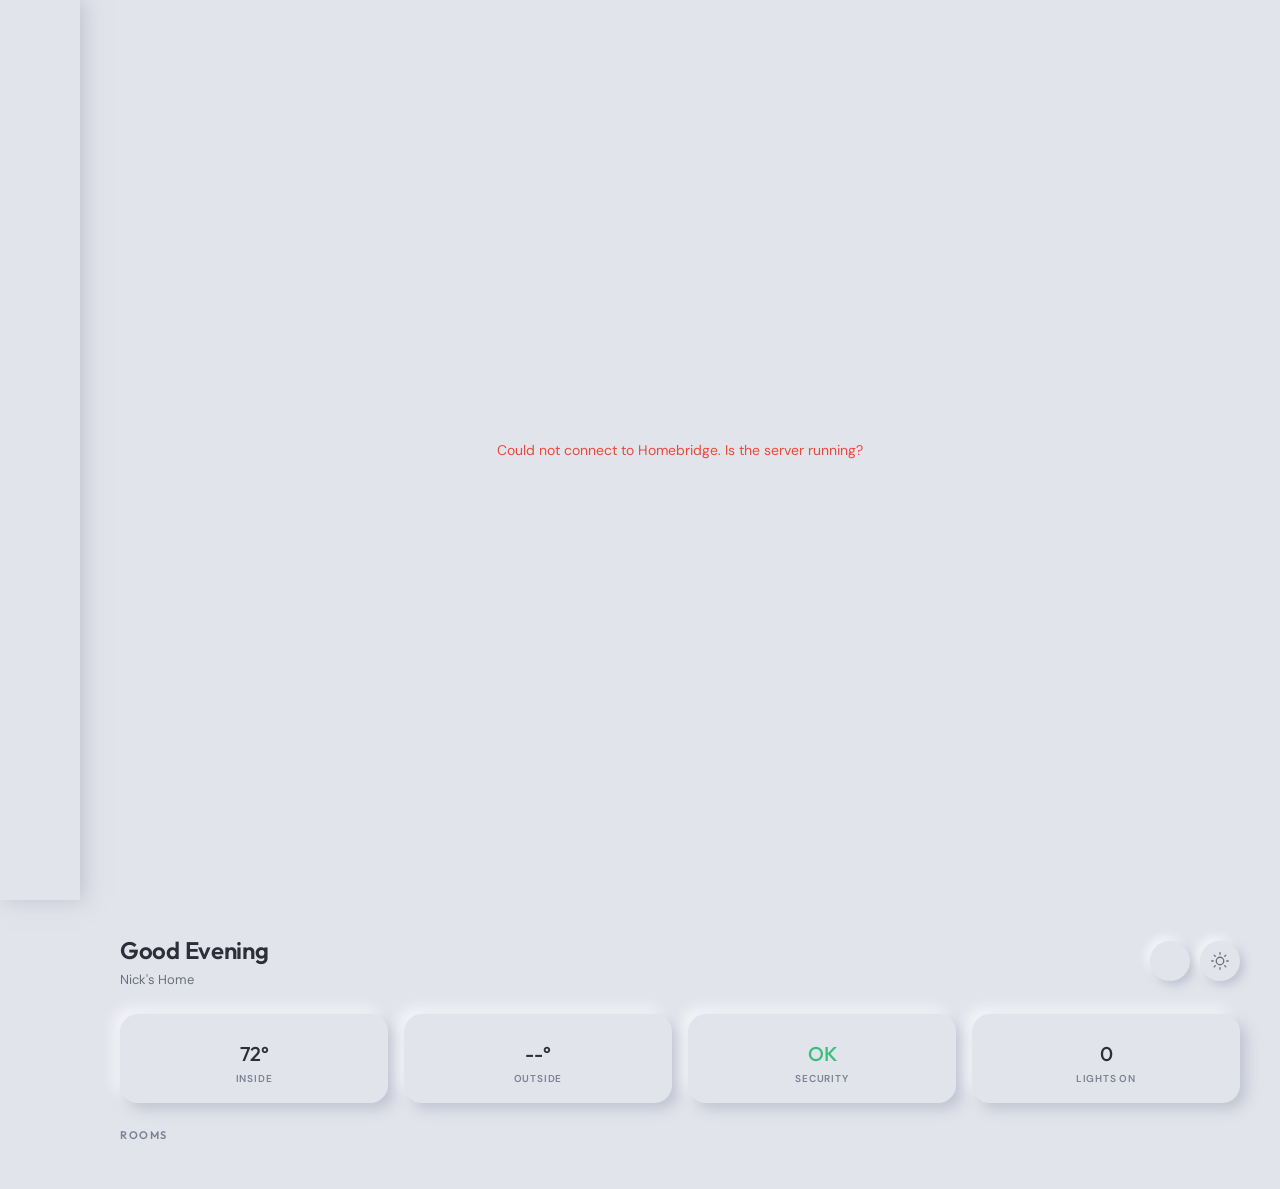
==== public/index.html @ 7d84ed8d "Migrate to Smartmorphic design system Drops the previous three-CSS-file approach (base/layout/compon" ====
<!DOCTYPE html>
<html lang="en">
<head>
<meta charset="UTF-8">
<meta name="viewport" content="width=device-width, initial-scale=1.0, user-scalable=no">
<title>Casa Control</title>
<link rel="stylesheet" href="css/smartmorphic.css">
<link rel="stylesheet" href="css/casa-extras.css">
</head>
<body>

<div class="app" id="app">

  <!-- Loading state -->
  <div id="loadingState" style="display:flex;flex-direction:column;align-items:center;justify-content:center;min-height:100vh;gap:16px;color:var(--text-muted)">
    <div class="icon-well lg" id="loadingIcon"></div>
    <div style="font-family:var(--font-display);font-size:16px">Connecting to Homebridge...</div>
  </div>

  <!-- Error state -->
  <div id="errorState" style="display:none;flex-direction:column;align-items:center;justify-content:center;min-height:100vh;gap:16px;color:var(--danger);padding:40px;text-align:center">
    <div class="icon-well lg" id="errorIcon" style="color:var(--danger)"></div>
    <div style="font-family:var(--font-display);font-size:16px"></div>
  </div>

  <!-- ── Home View ── -->
  <div class="view active" id="homeView">
    <div class="home-header">
      <div class="greeting">
        <h1 id="greetingText">Good Evening</h1>
        <div class="sub">Nick's Home</div>
      </div>
      <div style="display:flex;gap:10px">
        <div class="header-btn neu-btn" onclick="Rooms.toggleEditMode()" id="editBtn"></div>
        <div class="header-btn neu-btn" onclick="UI.toggleTheme()" data-theme-icon></div>
      </div>
    </div>

    <div class="stagger">
      <!-- Status row -->
      <div class="status-row">
        <div class="status-card neu-raised">
          <div class="status-icon" id="ico-t"></div>
          <div class="status-value">72°</div>
          <div class="status-label">Inside</div>
        </div>
        <div class="status-card neu-raised">
          <div class="status-icon" id="ico-out"></div>
          <div class="status-value" id="outsideTemp">--°</div>
          <div class="status-label" id="outsideLabel">Outside</div>
        </div>
        <div class="status-card neu-raised">
          <div class="status-icon" id="ico-s"></div>
          <div class="status-value" style="color:var(--success)">OK</div>
          <div class="status-label">Security</div>
        </div>
        <div class="status-card neu-raised">
          <div class="status-icon" id="ico-l"></div>
          <div class="status-value" id="activeLightCount">0</div>
          <div class="status-label">Lights On</div>
        </div>
      </div>

      <!-- Low battery banner -->
      <div id="lowBatterySection" style="display:none"></div>

      <!-- Favorites -->
      <div id="favSection" style="display:none"></div>

      <!-- Rooms -->
      <div class="section-label">Rooms</div>
      <div class="room-grid" id="roomGrid"></div>
    </div>
  </div>

  <!-- ── Room View ── -->
  <div class="view" id="roomView">
    <div class="room-header">
      <div class="back-btn neu-btn" onclick="App.goBack()" id="backBtn">
        <!-- chevLeft injected by app.js -->
      </div>
      <div class="room-title-block">
        <h1 id="rvTitle"></h1>
        <div class="sub" id="rvSub"></div>
      </div>
      <div class="header-btn neu-btn" id="rvEditBtn" onclick="Rooms.openEditModal(State.currentRoomId)" style="width:36px;height:36px"></div>
      <div class="header-btn neu-btn" onclick="UI.toggleTheme()" data-theme-icon style="width:36px;height:36px"></div>
    </div>
    <div class="stagger" id="roomContent"></div>
  </div>

  <!-- ── Devices View ── -->
  <div class="view" id="devicesView">
    <div class="room-header">
      <div class="room-title-block" style="margin-left:4px">
        <h1>All Devices</h1>
      </div>
      <div class="header-btn neu-btn" onclick="UI.toggleTheme()" data-theme-icon style="width:36px;height:36px"></div>
    </div>
    <div class="stagger" id="devicesContent"></div>
  </div>

  <!-- ── Settings View ── -->
  <div class="view" id="settingsView">
    <div class="room-header">
      <div class="room-title-block" style="margin-left:4px">
        <h1>Settings</h1>
        <div class="sub">Preferences & system</div>
      </div>
      <div class="header-btn neu-btn" onclick="UI.toggleTheme()" data-theme-icon style="width:36px;height:36px"></div>
    </div>
    <div class="stagger" id="settingsContent"></div>
  </div>

  <!-- ── Bottom Nav ── -->
  <div class="bottom-nav" id="bottomNav"></div>

</div>

<!-- Modal -->
<div class="modal-overlay" id="modalOverlay" onclick="if(event.target===this)UI.closeModal()">
  <div class="modal" id="modalContent"></div>
</div>

<!-- Toast -->
<div id="toast" style="position:fixed;bottom:90px;left:50%;transform:translateX(-50%) translateY(20px);background:var(--text-primary);color:var(--bg);padding:10px 24px;border-radius:30px;font-size:13px;font-weight:600;opacity:0;transition:all .3s;pointer-events:none;z-index:300;font-family:var(--font-sans)"></div>

<!-- Scripts -->
<script src="icons/icons.js"></script>
<script src="js/api.js"></script>
<script src="js/state.js"></script>
<script src="js/ui.js"></script>
<script src="js/rooms.js"></script>
<script src="js/devices.js"></script>
<script src="js/app.js"></script>

<script>
  // Set static button icons after scripts load
  document.addEventListener('DOMContentLoaded', () => {
    const set = (id, name, size) => {
      const el = document.getElementById(id);
      if (el) el.innerHTML = ic(name, size);
    };
    set('backBtn', 'chevLeft', 20);
    set('rvEditBtn', 'edit', 16);
    set('loadingIcon', 'home', 24);
    set('errorIcon', 'alertCircle', 24);
  });
</script>

</body>
</html>
---- public/css/smartmorphic.css ----
/* =========================================================================
   SMARTMORPHIC — Complete stylesheet (tokens + components + utilities)
   Single drop-in CSS for the Smartmorphic neumorphic smart-home UI.
   Pair with handoff/icons.js for the icon set.
   =========================================================================
   USAGE
     <link rel="stylesheet" href="smartmorphic.css">
     <script src="icons.js"></script>
     <script>document.body.innerHTML = SmartmorphicIcons.ic('home', 24);</script>

   THEME
     Default = light. Add data-theme="dark" to <html> or <body> for dark.

   PRINCIPLES (do not violate)
     1. Single surface — page bg and card bg are the same color.
        Cards are distinguished by SHADOW only, never by fill.
     2. Three depth levels — Raised, Raised-SM, Pressed (inset). State
        changes swap the shadow recipe; they DO NOT change fill color.
     3. Accent (#e8653a) is reserved for active / focus / brand only.
        It always carries an accent-glow halo.
     4. Lucide-style stroke icons only, inside neumorphic wells.
        No emoji, no PNG, no filled icons (exception: starFill).
     5. No gradients on backgrounds, no photography, no glassmorphism,
        no backdrop-filter, no hover fill changes.
   ========================================================================= */

/* @import MUST be first — browsers ignore @imports placed after other rules. */
@import url('https://fonts.googleapis.com/css2?family=Outfit:wght@300;400;500;600;700&display=swap');

/* DM Sans — local */
@font-face {
  font-family: 'DM Sans';
  src: url('../fonts/DMSans-VariableFont_opsz_wght.ttf') format('truetype-variations'),
       url('../fonts/DMSans-VariableFont_opsz_wght.ttf') format('truetype');
  font-weight: 100 1000; font-style: normal; font-display: swap;
}
@font-face {
  font-family: 'DM Sans';
  src: url('../fonts/DMSans-Italic-VariableFont_opsz_wght.ttf') format('truetype-variations'),
       url('../fonts/DMSans-Italic-VariableFont_opsz_wght.ttf') format('truetype');
  font-weight: 100 1000; font-style: italic; font-display: swap;
}
/* JetBrains Mono — local */
@font-face {
  font-family: 'JetBrains Mono';
  src: url('../fonts/JetBrainsMono-VariableFont_wght.ttf') format('truetype-variations'),
       url('../fonts/JetBrainsMono-VariableFont_wght.ttf') format('truetype');
  font-weight: 100 900; font-style: normal; font-display: swap;
}
@font-face {
  font-family: 'JetBrains Mono';
  src: url('../fonts/JetBrainsMono-Italic-VariableFont_wght.ttf') format('truetype-variations'),
       url('../fonts/JetBrainsMono-Italic-VariableFont_wght.ttf') format('truetype');
  font-weight: 100 900; font-style: italic; font-display: swap;
}

/* =========================================================================
   TOKENS — light theme
   ========================================================================= */
:root {
  /* Surfaces */
  --bg:        #e2e4ec;
  --surface:   #e2e4ec;            /* same as bg — neumorphic single-surface */

  /* Text */
  --text-primary:   #2c2e3a;
  --text-secondary: #6b6e7d;
  --text-muted:     #7d8092;

  /* Accent (Ember) */
  --accent:       #e8653a;
  --accent-glow:  rgba(232, 101, 58, 0.35);

  /* Semantic */
  --success: #3abf7a;
  --warning: #e8b83a;
  --danger:  #e84a3a;

  /* Device color presets — NEVER used as UI accent */
  --color-warm-2700: #ffd9a8;
  --color-soft-3000: #ffe8cc;
  --color-day-5000:  #f5f0e8;
  --color-ember:  #e8653a;
  --color-amber:  #e8b83a;
  --color-green:  #3abf7a;
  --color-blue:   #3a8ee8;
  --color-purple: #9b59b6;
  --color-pink:   #e84a7a;
  --color-teal:   #3abfb8;
  --color-white:  #f5f0e8;

  /* Shadows — light */
  --shadow-light:        rgba(255,255,255,0.72);
  --shadow-dark:         rgba(163,167,185,0.55);
  --shadow-inset-light:  rgba(255,255,255,0.50);
  --shadow-inset-dark:   rgba(163,167,185,0.40);

  /* Shadow recipes — three depth levels */
  --neu-raised:    6px 6px 14px var(--shadow-dark), -6px -6px 14px var(--shadow-light);
  --neu-raised-sm: 4px 4px 10px var(--shadow-dark), -4px -4px 10px var(--shadow-light);
  --neu-raised-lg: 10px 10px 24px var(--shadow-dark), -10px -10px 24px var(--shadow-light);
  --neu-pressed:   inset 3px 3px 6px var(--shadow-inset-dark),
                   inset -3px -3px 6px var(--shadow-inset-light);
  --neu-pressed-sm: inset 2px 2px 5px var(--shadow-inset-dark),
                    inset -2px -2px 5px var(--shadow-inset-light);

  /* Radii */
  --radius:      18px;
  --radius-sm:   12px;
  --radius-lg:   24px;
  --radius-pill: 999px;

  /* Spacing — 4-based */
  --space-1: 4px;  --space-2: 8px;  --space-3: 12px;
  --space-4: 14px; --space-5: 18px; --space-6: 24px; --space-7: 32px;

  /* Layout */
  --nav-height: 72px;
  --max-app-w:  480px;

  /* Type families */
  --font-sans:    'DM Sans', system-ui, -apple-system, sans-serif;
  --font-display: 'Outfit',  system-ui, -apple-system, sans-serif;
  --font-mono:    'JetBrains Mono', ui-monospace, SFMono-Regular, Menlo, monospace;

  /* Type scale */
  --h1-size: 24px; --h1-weight: 600; --h1-tracking: -0.3px;
  --h2-size: 20px; --h2-weight: 600;
  --h3-size: 15px; --h3-weight: 600;
  --body-size: 14px;    --body-weight: 400;    --body-line: 1.5;
  --sub-size: 13px;     --sub-weight: 400;
  --caption-size: 11px; --caption-weight: 500;
  --eyebrow-size: 11px; --eyebrow-weight: 600; --eyebrow-tracking: 1.5px;
  --stat-size: 22px;    --stat-weight: 500;

  /* Motion */
  --ease-out:    cubic-bezier(0.25, 0.46, 0.45, 0.94);
  --ease-spring: cubic-bezier(0.4, 0, 0.2, 1);
  --dur-fast: 0.15s;  --dur-base: 0.30s;  --dur-slow: 0.50s;
}

/* =========================================================================
   TOKENS — dark theme
   ========================================================================= */
[data-theme="dark"], :root[data-theme="dark"] {
  --bg:      #1a1b22;
  --surface: #2b2d37;            /* slightly lighter than bg in dark */

  --text-primary:   #e4e5eb;
  --text-secondary: #9a9caa;
  --text-muted:     #5e6070;

  --shadow-light:        rgba(70,73,88,0.45);
  --shadow-dark:         rgba(5,5,8,0.90);
  --shadow-inset-light:  rgba(70,73,88,0.30);
  --shadow-inset-dark:   rgba(5,5,8,0.70);

  --neu-raised:    10px 10px 24px rgba(0,0,0,.7), -6px -6px 16px rgba(60,63,78,.25);
  --neu-raised-sm: 6px 6px 14px rgba(0,0,0,.7), -4px -4px 10px rgba(60,63,78,.2);
  --neu-pressed:   inset 4px 4px 8px rgba(0,0,0,.6), inset -4px -4px 8px rgba(60,63,78,.15);
  --neu-pressed-sm: inset 3px 3px 6px rgba(0,0,0,.55), inset -3px -3px 6px rgba(60,63,78,.12);

  --surface-gradient: linear-gradient(145deg, #32343f, #272930);
}

/* =========================================================================
   BASE
   ========================================================================= */
*, *::before, *::after { box-sizing: border-box; margin: 0; padding: 0; }

html, body {
  background: var(--bg);
  color: var(--text-primary);
  font-family: var(--font-sans);
  font-size: var(--body-size);
  line-height: var(--body-line);
  -webkit-font-smoothing: antialiased;
  -webkit-tap-highlight-color: transparent;
  min-height: 100vh;
}

h1, h2, h4 { font-family: var(--font-display); }
h1 { font-size: var(--h1-size); font-weight: var(--h1-weight); letter-spacing: var(--h1-tracking); }
h2 { font-size: var(--h2-size); font-weight: var(--h2-weight); }
h3 { font-size: var(--h3-size); font-weight: var(--h3-weight); font-family: var(--font-sans); }

button { font: inherit; color: inherit; background: none; border: none; cursor: pointer; }

/* =========================================================================
   TYPE PRIMITIVES
   ========================================================================= */
.eyebrow {
  font-family: var(--font-display);
  font-size: var(--eyebrow-size);
  font-weight: var(--eyebrow-weight);
  letter-spacing: var(--eyebrow-tracking);
  text-transform: uppercase;
  color: var(--text-muted);
}
.stat-num {
  font-family: var(--font-display);
  font-size: var(--stat-size);
  font-weight: var(--stat-weight);
}
.mono { font-family: var(--font-mono); }

/* =========================================================================
   ICONS
   ========================================================================= */
.icon { display: inline-flex; align-items: center; justify-content: center; }
.icon svg {
  width: 1em; height: 1em;
  stroke: currentColor; fill: none;
  stroke-width: 1.7; stroke-linecap: round; stroke-linejoin: round;
}
.icon svg [fill] { fill: currentColor; }

/* =========================================================================
   NEU PRIMITIVES — three depth levels
   ========================================================================= */
.neu-raised {
  background: var(--surface);
  border-radius: var(--radius);
  box-shadow: var(--neu-raised);
  border: 1px solid transparent;
}
[data-theme="dark"] .neu-raised {
  background: var(--surface-gradient);
  border-color: rgba(255,255,255,.07);
}

.neu-raised-sm {
  background: var(--surface);
  border-radius: var(--radius-sm);
  box-shadow: var(--neu-raised-sm);
  border: 1px solid transparent;
}
[data-theme="dark"] .neu-raised-sm {
  background: var(--surface-gradient);
  border-color: rgba(255,255,255,.07);
}

.neu-pressed {
  background: var(--surface);
  border-radius: var(--radius);
  box-shadow: var(--neu-pressed);
}
.neu-pressed-sm {
  background: var(--surface);
  border-radius: var(--radius-sm);
  box-shadow: var(--neu-pressed-sm);
}

/* Icon well — pressed-inset square that hosts a Lucide-style icon */
.icon-well {
  width: 38px; height: 38px;
  border-radius: var(--radius-sm);
  display: flex; align-items: center; justify-content: center;
  font-size: 18px;
  color: var(--text-muted);
  box-shadow: var(--neu-pressed-sm);
  background: var(--surface);
  flex-shrink: 0;
}
.icon-well.on { color: var(--accent); box-shadow: var(--neu-pressed-sm), 0 0 12px var(--accent-glow); }
.icon-well.lg { width: 52px; height: 52px; border-radius: 16px; font-size: 24px; }
.icon-well.sm { width: 28px; height: 28px; border-radius: 8px; font-size: 14px; }

/* =========================================================================
   BUTTONS
   ========================================================================= */
.neu-btn {
  background: var(--surface);
  border-radius: 50%;
  box-shadow: var(--neu-raised-sm);
  cursor: pointer;
  transition: box-shadow .15s, transform .1s;
  display: flex; align-items: center; justify-content: center;
  color: var(--text-secondary);
  width: 44px; height: 44px;
  font-size: 18px;
}
.neu-btn:active { box-shadow: var(--neu-pressed-sm); transform: scale(.96); }
.neu-btn.active { color: var(--accent); box-shadow: var(--neu-pressed-sm); }
[data-theme="dark"] .neu-btn { background: var(--surface-gradient); }

.neu-btn-rect {
  background: var(--surface);
  border-radius: var(--radius-sm);
  box-shadow: var(--neu-raised-sm);
  cursor: pointer;
  transition: box-shadow .15s, transform .1s;
  display: inline-flex; align-items: center; justify-content: center; gap: 8px;
  color: var(--text-secondary);
  padding: 12px 18px;
  font-size: 13px; font-weight: 600;
  letter-spacing: .3px;
}
.neu-btn-rect:active { box-shadow: var(--neu-pressed-sm); transform: scale(.97); }
.neu-btn-rect.active { color: var(--accent); box-shadow: var(--neu-pressed-sm); }

/* Primary CTA — uses accent glow */
.btn-primary {
  background: var(--accent);
  color: white;
  border-radius: var(--radius-sm);
  padding: 14px 24px;
  font-size: 14px; font-weight: 600; letter-spacing: .2px;
  cursor: pointer;
  box-shadow: 0 4px 14px var(--accent-glow), var(--neu-raised-sm);
  transition: transform .1s, box-shadow .15s;
}
.btn-primary:active { transform: scale(.98); }

/* =========================================================================
   TOGGLE (switch)
     Off-state track NEVER same color as surface.
     Knob is solid white in both states (22px).
     Optional ON/OFF text label sits opposite the knob with 8px breathing room.
   ========================================================================= */
.toggle {
  width: 48px; height: 26px;
  border-radius: 13px;
  position: relative;
  cursor: pointer;
  background: #c4c7d4;                                 /* off-track */
  box-shadow: var(--neu-pressed-sm);
  transition: background .3s, box-shadow .3s;
  flex-shrink: 0;
}
.toggle.on {
  background: var(--accent);
  box-shadow: inset 2px 2px 4px rgba(0,0,0,.15), 0 0 12px var(--accent-glow);
}
.toggle .knob {
  position: absolute; top: 3px; left: 3px;
  width: 20px; height: 20px;
  border-radius: 50%;
  background: white;
  box-shadow: 1px 1px 3px rgba(0,0,0,.25);
  transition: left .3s var(--ease-spring);
}
.toggle.on .knob { left: 25px; }
.toggle .label {
  position: absolute; top: 50%; transform: translateY(-50%);
  font-size: 9px; font-weight: 700; letter-spacing: .5px;
  color: white;
  text-transform: uppercase;
}
.toggle:not(.on) .label { right: 8px; color: var(--text-muted); }
.toggle.on .label { left: 8px; }
.toggle.no-label .label { display: none; }
[data-theme="dark"] .toggle:not(.on) { background: #3a3d4a; }

/* =========================================================================
   SLIDER
   ========================================================================= */
.slider-row { display: flex; align-items: center; gap: 12px; margin-bottom: 12px; }
.slider-label {
  font-size: 10px; font-weight: 600; color: var(--text-muted);
  text-transform: uppercase; letter-spacing: .8px;
  width: 36px; flex-shrink: 0;
}
.slider-track {
  flex: 1; height: 8px; border-radius: 4px;
  background: var(--surface);
  box-shadow: inset 2px 2px 4px var(--shadow-inset-dark),
              inset -2px -2px 4px var(--shadow-inset-light);
  position: relative; cursor: pointer;
}
.slider-fill {
  height: 100%; border-radius: 4px;
  transition: width .15s;
  position: relative;
  background: var(--accent);
  box-shadow: 0 0 8px var(--accent-glow);
}
.slider-fill.brightness { background: linear-gradient(90deg, var(--accent), #f0a050); }
.slider-fill.temp       { background: linear-gradient(90deg,#ffaa5a,#ffd9a8,#fff5e6,#e8f0f8,#b0d4f1); box-shadow: none; }
.slider-knob {
  width: 20px; height: 20px; border-radius: 50%;
  background: var(--surface);
  box-shadow: 3px 3px 8px var(--shadow-dark), -3px -3px 8px var(--shadow-light);
  position: absolute; top: 50%; right: -10px; transform: translateY(-50%);
  cursor: grab;
}
.slider-value {
  font-size: 12px; font-weight: 600; color: var(--text-secondary);
  width: 50px; text-align: right; flex-shrink: 0;
}

/* =========================================================================
   SCENE CHIP / ROOM-SCENE CHIP
     Active = pressed inset + accent text. Chip recedes; never fills.
   ========================================================================= */
.scene-scroll {
  display: flex; gap: 12px; overflow-x: auto;
  padding: 4px 2px 8px;
  -webkit-overflow-scrolling: touch;
  scrollbar-width: none;
}
.scene-scroll::-webkit-scrollbar { display: none; }

.scene-chip {
  flex-shrink: 0;
  padding: 10px 20px;
  border-radius: 30px;
  font-size: 13px; font-weight: 600;
  cursor: pointer; transition: all .2s;
  white-space: nowrap;
  background: var(--surface);
  color: var(--text-secondary);
  box-shadow: var(--neu-raised-sm);
  border: 1px solid transparent;
  display: inline-flex; align-items: center; gap: 8px;
}
.scene-chip.active { box-shadow: var(--neu-pressed-sm); color: var(--accent); }
.scene-chip .chip-dot { width: 6px; height: 6px; border-radius: 50%; background: var(--text-muted); }
.scene-chip.active .chip-dot { background: var(--accent); box-shadow: 0 0 6px var(--accent-glow); }

/* =========================================================================
   STATUS PILL — semantic 18% bg + darkened semantic text
   ========================================================================= */
.status-pill {
  display: inline-block;
  padding: 4px 10px;
  border-radius: var(--radius-pill);
  font-size: 10px; font-weight: 700;
  text-transform: uppercase; letter-spacing: .6px;
  font-family: var(--font-sans);
}
.status-pill.ok      { background: rgba(58,191,122,.18);  color: var(--success); }
.status-pill.warning { background: rgba(232,184,58,.22);  color: #8a6c1f; }
.status-pill.alert   { background: rgba(232,74,58,.18);   color: var(--danger); }
.status-pill.info    { background: rgba(58,142,232,.18);  color: #1f5b96; }

/* =========================================================================
   STATUS TILE (4-up KPI grid)
   ========================================================================= */
.status-row { display: grid; grid-template-columns: 1fr 1fr; gap: 12px; }
.status-card {
  padding: 16px 14px;
  text-align: center;
  background: var(--surface);
  border-radius: var(--radius);
  box-shadow: var(--neu-raised);
}
.status-card .status-icon {
  font-size: 22px; margin-bottom: 8px;
  color: var(--text-secondary);
  display: flex; justify-content: center;
}
.status-card .status-value { font-family: var(--font-display); font-size: 20px; font-weight: 500; }
.status-card .status-label {
  font-size: 10px; color: var(--text-muted);
  text-transform: uppercase; letter-spacing: .8px; font-weight: 600;
  margin-top: 2px;
}

/* =========================================================================
   ROOM CARD
   ========================================================================= */
.room-grid { display: grid; grid-template-columns: 1fr 1fr; gap: 14px; }

.room-card {
  position: relative; overflow: hidden;
  padding: 18px 16px;
  background: var(--surface);
  border-radius: var(--radius);
  box-shadow: var(--neu-raised);
  cursor: pointer; transition: transform .15s;
}
.room-card:active { transform: scale(.97); }
.room-card .room-icon-wrap {
  font-size: 26px; margin-bottom: 10px;
  display: block; color: var(--text-secondary);
}
.room-card h3 { font-size: 14px; font-weight: 600; margin-bottom: 3px; font-family: var(--font-sans); }
.room-card .room-sub { font-size: 11px; color: var(--text-secondary); }
.room-card .room-temp {
  font-size: 11px; color: var(--text-muted);
  margin-top: 4px;
  display: flex; align-items: center; gap: 4px;
}
.room-card .room-active-dot {
  position: absolute; top: 12px; right: 12px;
  width: 10px; height: 10px; border-radius: 50%;
  background: var(--accent);
  box-shadow:
    0 0 0 3px var(--surface),
    0 0 0 4px rgba(232,101,58,0.25),
    0 0 14px 2px rgba(232,101,58,0.55),
    0 0 4px rgba(232,101,58,0.9);
  animation: room-dot-pulse 2.4s ease-in-out infinite;
}
@keyframes room-dot-pulse {
  0%,100% { box-shadow: 0 0 0 3px var(--surface), 0 0 0 4px rgba(232,101,58,0.25), 0 0 14px 2px rgba(232,101,58,0.55), 0 0 4px rgba(232,101,58,0.9); }
  50%     { box-shadow: 0 0 0 3px var(--surface), 0 0 0 4px rgba(232,101,58,0.35), 0 0 18px 4px rgba(232,101,58,0.7),  0 0 6px rgba(232,101,58,1); }
}
.room-card.inactive .room-active-dot {
  background: var(--text-muted);
  box-shadow: 0 0 0 3px var(--surface), inset 1px 1px 2px rgba(0,0,0,0.15);
  animation: none;
}

.add-room-card {
  padding: 18px 16px;
  cursor: pointer;
  display: flex; flex-direction: column; align-items: center; justify-content: center;
  min-height: 120px;
  color: var(--text-muted); gap: 8px;
  border: 2px dashed var(--text-muted);
  background: transparent; box-shadow: none;
  border-radius: var(--radius);
  transition: all .2s;
}
.add-room-card:active { transform: scale(.97); border-color: var(--accent); color: var(--accent); }
.add-room-card span { font-size: 12px; font-weight: 600; text-transform: uppercase; letter-spacing: 1px; }

/* =========================================================================
   LIGHT CARD (expandable)
   ========================================================================= */
.light-list { display: flex; flex-direction: column; gap: 12px; }
.light-card {
  padding: 16px 18px;
  background: var(--surface);
  border-radius: var(--radius);
  box-shadow: var(--neu-raised);
}
.light-top { display: flex; align-items: center; gap: 14px; cursor: pointer; }
.light-info { flex: 1; min-width: 0; }
.light-name { font-size: 14px; font-weight: 600; }
.light-status { font-size: 11px; color: var(--text-secondary); margin-top: 1px; }
.light-controls {
  max-height: 0; overflow: hidden;
  transition: max-height .35s, padding .35s;
}
.light-card.expanded .light-controls { max-height: 320px; padding: 14px 0 4px; }
.expand-btn { transition: transform .3s; flex-shrink: 0; color: var(--text-muted); }
.light-card.expanded .expand-btn { transform: rotate(180deg); }

/* color picker row used inside light-card */
.color-row { display: flex; align-items: center; gap: 8px; flex-wrap: wrap; margin-bottom: 4px; }
.color-label {
  font-size: 10px; font-weight: 600; color: var(--text-muted);
  text-transform: uppercase; letter-spacing: .8px;
  width: 36px; flex-shrink: 0;
}
.color-dot {
  width: 28px; height: 28px; border-radius: 50%;
  cursor: pointer;
  transition: transform .2s var(--ease-out), box-shadow .2s ease-out;
  box-shadow: var(--neu-raised-sm);
}
.color-dot:hover { transform: scale(1.08); }
.color-dot:active { transform: scale(.9); }
.color-dot.selected {
  transform: scale(1.18);
  box-shadow:
    0 0 0 3px var(--surface),
    0 0 0 5px currentColor,
    0 0 14px 2px currentColor,
    var(--neu-raised-sm);
}

/* =========================================================================
   DEVICE ROW (list items in Devices view)
   ========================================================================= */
.dev-summary { display: flex; gap: 12px; margin-bottom: 8px; }
.dev-summary-card {
  flex: 1; padding: 14px; text-align: center;
  background: var(--surface);
  border-radius: var(--radius);
  box-shadow: var(--neu-raised);
}
.dev-summary-card .ds-val { font-family: var(--font-display); font-size: 22px; font-weight: 500; }
.dev-summary-card .ds-label {
  font-size: 10px; color: var(--text-muted);
  text-transform: uppercase; letter-spacing: .8px; font-weight: 600;
  margin-top: 2px;
}

.dev-group { margin-bottom: 24px; }
.dev-group-header { display: flex; align-items: center; gap: 10px; margin-bottom: 12px; padding: 0 2px; }
.dev-group-header .dg-icon { font-size: 18px; color: var(--accent); }
.dev-group-header h3 {
  font-size: 13px; font-weight: 600;
  text-transform: uppercase; letter-spacing: 1px;
  font-family: var(--font-sans);
}
.dev-group-header .dg-count { font-size: 11px; color: var(--text-muted); margin-left: auto; }

.dev-item {
  display: flex; align-items: center; gap: 14px;
  padding: 14px 16px; margin-bottom: 8px;
  background: var(--surface);
  border-radius: var(--radius);
  box-shadow: var(--neu-raised);
}
.dev-item .di-icon {
  position: relative;
  width: 36px; height: 36px; border-radius: 10px;
  display: flex; align-items: center; justify-content: center;
  font-size: 16px;
  color: var(--text-muted);
  box-shadow: var(--neu-pressed-sm);
  flex-shrink: 0;
}
.dev-item .di-icon.on { color: var(--accent); box-shadow: var(--neu-pressed-sm), 0 0 10px var(--accent-glow); }
.dev-item .di-info { flex: 1; min-width: 0; }
.dev-item .di-name { font-size: 13px; font-weight: 600; }
.dev-item .di-room { font-size: 11px; color: var(--text-muted); }

/* On-device color swatch (bottom-right corner of icon well) */
.di-swatch {
  position: absolute; right: -3px; bottom: -3px;
  width: 12px; height: 12px; border-radius: 50%;
  box-shadow:
    0 0 0 2px var(--surface),
    0 0 10px 2px var(--di-swatch-glow, rgba(232,101,58,0.55)),
    0 0 4px var(--di-swatch-glow-tight, rgba(232,101,58,0.9)),
    0 1px 2px rgba(0,0,0,0.3);
}

/* =========================================================================
   SECURITY — banner / camera / detector
   ========================================================================= */
.sec-banner {
  padding: 20px;
  background: var(--surface);
  border-radius: var(--radius);
  box-shadow: var(--neu-raised);
  display: flex; align-items: center; gap: 16px; margin-bottom: 8px;
}
.sec-banner .sb-icon {
  width: 52px; height: 52px; border-radius: 16px;
  display: flex; align-items: center; justify-content: center;
  font-size: 24px;
  box-shadow: var(--neu-pressed-sm);
}
.sec-banner .sb-icon.ok    { color: var(--success); }
.sec-banner .sb-icon.alert { color: var(--danger); }
.sec-banner .sb-info h3 { font-size: 16px; font-weight: 600; font-family: var(--font-sans); }
.sec-banner .sb-info span { font-size: 12px; color: var(--text-secondary); }

.cam-card {
  padding: 16px; margin-bottom: 10px;
  background: var(--surface);
  border-radius: var(--radius);
  box-shadow: var(--neu-raised);
  cursor: pointer; transition: transform .15s;
}
.cam-card:active { transform: scale(.98); }
.cam-preview {
  width: 100%; height: 120px;
  border-radius: var(--radius-sm);
  background: var(--bg);
  box-shadow: var(--neu-pressed-sm);
  display: flex; align-items: center; justify-content: center;
  color: var(--text-muted); font-size: 14px;
  margin-bottom: 12px; position: relative; overflow: hidden;
}
.cam-preview .cam-placeholder {
  display: flex; flex-direction: column; align-items: center; gap: 6px; font-size: 12px;
}
.cam-live-dot {
  position: absolute; top: 10px; right: 10px;
  display: flex; align-items: center; gap: 5px;
  font-size: 10px; font-weight: 600; color: var(--success);
}
.cam-live-dot .dot {
  width: 6px; height: 6px; border-radius: 50%; background: var(--success);
  animation: pulse 2s infinite;
}
@keyframes pulse { 0%,100% { opacity: 1; } 50% { opacity: .4; } }
.cam-info { display: flex; align-items: center; justify-content: space-between; }
.cam-info h3 { font-size: 14px; font-weight: 600; font-family: var(--font-sans); }
.cam-info span { font-size: 11px; color: var(--text-secondary); }

.det-card {
  padding: 14px 16px; margin-bottom: 8px;
  background: var(--surface);
  border-radius: var(--radius);
  box-shadow: var(--neu-raised);
  display: flex; align-items: center; gap: 14px;
}
.det-icon {
  width: 40px; height: 40px; border-radius: 12px;
  display: flex; align-items: center; justify-content: center;
  font-size: 18px;
  box-shadow: var(--neu-pressed-sm);
  flex-shrink: 0;
}
.det-icon.ok    { color: var(--success); }
.det-icon.alert { color: var(--danger); }
.det-info { flex: 1; }
.det-info h3 { font-size: 13px; font-weight: 600; font-family: var(--font-sans); }
.det-info span { font-size: 11px; color: var(--text-secondary); }
.det-badge {
  padding: 4px 10px; border-radius: 20px;
  font-size: 10px; font-weight: 700;
  text-transform: uppercase; letter-spacing: .5px;
}
.det-badge.ok    { background: rgba(58,191,122,.12);  color: var(--success); }
.det-badge.alert { background: rgba(232,74,58,.12);   color: var(--danger); }

/* =========================================================================
   SETTINGS ROW
   ========================================================================= */
.settings-group { margin-bottom: 20px; }
.settings-item {
  display: flex; align-items: center; justify-content: space-between;
  padding: 16px 18px; margin-bottom: 10px;
  background: var(--surface);
  border-radius: var(--radius);
  box-shadow: var(--neu-raised);
}
.settings-item .left { display: flex; align-items: center; gap: 12px; }
.settings-item .s-icon {
  width: 36px; height: 36px; border-radius: 10px;
  display: flex; align-items: center; justify-content: center;
  font-size: 18px; color: var(--text-secondary);
  box-shadow: var(--neu-pressed-sm);
}
.settings-item .s-label { font-size: 14px; font-weight: 500; }
.settings-item .s-sub { font-size: 11px; color: var(--text-secondary); }

/* =========================================================================
   APP SHELL + BOTTOM NAV (becomes side rail at >=768px)
   ========================================================================= */
.app {
  max-width: var(--max-app-w);
  margin: 0 auto;
  min-height: 100vh;
  position: relative;
  padding-bottom: var(--nav-height);
  background: var(--bg);
}
.view {
  padding: 24px 20px;
  animation: fadeIn .35s var(--ease-out);
}
@keyframes fadeIn { from { opacity: 0; transform: translateY(10px); } to { opacity: 1; transform: translateY(0); } }

.bottom-nav {
  position: fixed; bottom: 0; left: 50%;
  transform: translateX(-50%);
  width: 100%; max-width: var(--max-app-w);
  height: var(--nav-height);
  background: var(--surface);
  box-shadow: 0 -4px 20px var(--shadow-dark);
  display: flex; align-items: center; justify-content: space-around;
  z-index: 100;
  padding-bottom: env(safe-area-inset-bottom, 0);
  border-top: 1px solid transparent;
}
[data-theme="dark"] .bottom-nav {
  background: linear-gradient(180deg,#2e303a,#26282f);
  border-top: 1px solid rgba(255,255,255,.08);
  box-shadow: 0 -6px 24px rgba(0,0,0,.6);
}
.nav-item {
  display: flex; flex-direction: column; align-items: center; gap: 4px;
  cursor: pointer;
  padding: 8px 16px;
  border-radius: 16px;
  transition: all .2s;
  color: var(--text-muted);
}
.nav-item.active { color: var(--accent); }
.nav-item .nav-icon { font-size: 20px; line-height: 1; }
.nav-item .nav-label { font-size: 10px; font-weight: 600; letter-spacing: .5px; }

/* =========================================================================
   STAGGER ENTRY (for view contents — wrap parent in .stagger)
   ========================================================================= */
.stagger > * { animation: fadeUp .4s var(--ease-out) both; }
@keyframes fadeUp { from { opacity: 0; transform: translateY(14px); } to { opacity: 1; transform: translateY(0); } }
.stagger > *:nth-child(1) { animation-delay: .02s; }
.stagger > *:nth-child(2) { animation-delay: .06s; }
.stagger > *:nth-child(3) { animation-delay: .10s; }
.stagger > *:nth-child(4) { animation-delay: .14s; }
.stagger > *:nth-child(5) { animation-delay: .18s; }
.stagger > *:nth-child(6) { animation-delay: .22s; }
.stagger > *:nth-child(7) { animation-delay: .26s; }

/* =========================================================================
   RESPONSIVE — 768px+ : side rail, multi-column
   ========================================================================= */
@media (min-width: 768px) {
  .app {
    max-width: 100%;
    margin: 0;
    padding-bottom: 0;
    padding-left: 80px;
  }
  .bottom-nav {
    position: fixed; bottom: auto; top: 0; left: 0;
    transform: none;
    width: 80px; max-width: 80px;
    height: 100vh;
    flex-direction: column; justify-content: flex-start;
    padding: 24px 0; gap: 8px;
    border-top: none;
    border-right: 1px solid transparent;
    box-shadow: 4px 0 20px var(--shadow-dark);
  }
  .nav-item { padding: 14px 8px; border-radius: 12px; width: 64px; }
  .nav-item .nav-label { font-size: 9px; }
  .view { padding: 32px 40px; max-width: 1200px; }
  .status-row { grid-template-columns: repeat(4, 1fr); gap: 16px; }
  .room-grid { grid-template-columns: repeat(3, 1fr); gap: 16px; }
  .light-list { max-width: 640px; }
}

/* =========================================================================
   SECTION LABEL (eyebrow used inside views)
   ========================================================================= */
.section-label {
  font-family: var(--font-display);
  font-size: 11px; font-weight: 600;
  text-transform: uppercase; letter-spacing: 1.5px;
  color: var(--text-muted);
  margin: 24px 0 14px;
}

/* =========================================================================
   HOME HEADER + ROOM HEADER
   ========================================================================= */
.home-header {
  display: flex; align-items: center; justify-content: space-between;
  margin-bottom: 24px;
}
.greeting h1 { font-size: 24px; font-weight: 600; letter-spacing: -.3px; }
.greeting .sub { font-size: 13px; color: var(--text-secondary); margin-top: 2px; }

.room-header { display: flex; align-items: center; gap: 14px; margin-bottom: 24px; }
.room-title-block { flex: 1; }
.room-title-block h1 { font-size: 22px; font-weight: 600; }
.room-title-block .sub { font-size: 12px; color: var(--text-secondary); }

.master-row {
  display: flex; align-items: center; justify-content: space-between;
  padding: 18px 20px; margin-bottom: 16px;
  background: var(--surface);
  border-radius: var(--radius);
  box-shadow: var(--neu-raised);
}
.master-info h3 { font-size: 15px; font-weight: 600; font-family: var(--font-sans); }
.master-info span { font-size: 12px; color: var(--text-secondary); }
---- public/css/casa-extras.css ----
/* ── Casa Control · casa-extras.css ──────────────────
   Extensions on top of smartmorphic.css. Anything not
   covered by the design system lives here. Use design
   tokens (vars) — never hard-coded colors or shadows.
   ───────────────────────────────────────────────────── */

/* ── View switching (multi-view single-page app) ────── */
.view { display: none; }
.view.active { display: block; animation: fadeIn .35s var(--ease-out); }
.view.slide-in { animation: slideIn .3s var(--ease-out); }

@keyframes slideIn {
  from { opacity: 0; transform: translateX(20px); }
  to   { opacity: 1; transform: translateX(0); }
}

/* ── Header buttons (top-right utility buttons) ─────── */
.header-btn { width: 40px; height: 40px; font-size: 18px; }

/* ── Light card offline state ──────────────────────── */
.light-card.offline { opacity: .5; }

/* ── Edit mode (room cards) ────────────────────────── */
.room-card .delete-btn,
.room-card .edit-room-btn {
  position: absolute;
  width: 28px; height: 28px;
  font-size: 12px;
  display: none;
  z-index: 5;
}
.room-card .delete-btn    { top: 10px; right: 10px; color: var(--danger); }
.room-card .edit-room-btn { top: 10px; left: 10px;  color: var(--accent); }
.room-card.editing .delete-btn,
.room-card.editing .edit-room-btn { display: flex; }

.room-card.editing { animation: wiggle .3s infinite alternate; }
@keyframes wiggle {
  from { transform: rotate(-.5deg); }
  to   { transform: rotate(.5deg); }
}

/* ── Battery pill (inline on device cards) ──────────
   Compact variant of .status-pill — same semantics, smaller padding. */
.status-pill.battery {
  display: inline-flex;
  align-items: center;
  gap: 4px;
  padding: 3px 8px 3px 7px;
  font-size: 10px;
  font-weight: 700;
  letter-spacing: .3px;
  flex-shrink: 0;
}

.status-pill.battery .icon { display: inline-flex; line-height: 1; }
.status-pill.battery.alert {
  animation: battery-pulse 2.4s ease-in-out infinite;
}

@keyframes battery-pulse {
  0%, 100% { box-shadow: 0 0 0 0 rgba(232,74,58,0); }
  50%      { box-shadow: 0 0 0 4px rgba(232,74,58,.18); }
}

/* ── Low-battery banner (home view) ────────────────── */
.low-battery-banner {
  display: flex;
  align-items: center;
  gap: 14px;
  padding: 14px 16px;
  margin: 24px 0 8px;
  border-left: 3px solid var(--danger);
  background: var(--surface);
  border-radius: var(--radius);
  box-shadow: var(--neu-raised);
}

.low-battery-banner .lbb-icon {
  width: 36px; height: 36px;
  border-radius: var(--radius-sm);
  display: flex;
  align-items: center;
  justify-content: center;
  background: rgba(232,74,58,.15);
  color: var(--danger);
  flex-shrink: 0;
}

.low-battery-banner .lbb-text { flex: 1; min-width: 0; }
.low-battery-banner .lbb-title {
  font-size: 13px; font-weight: 600;
  font-family: var(--font-sans);
}
.low-battery-banner .lbb-sub {
  font-size: 11px;
  color: var(--text-secondary);
  margin-top: 2px;
  overflow: hidden;
  text-overflow: ellipsis;
  white-space: nowrap;
}
.low-battery-banner .lbb-pct {
  font-family: var(--font-display);
  font-size: 18px;
  font-weight: 600;
  color: var(--danger);
  flex-shrink: 0;
}
.low-battery-banner .lbb-pct.critical { animation: battery-pulse 1.8s ease-in-out infinite; }

/* ── Custom color panel (collapsible from color-row) ── */
.color-custom {
  max-height: 0;
  overflow: hidden;
  transition: max-height .3s ease, padding .3s ease;
}
.color-custom.show {
  max-height: 200px;
  padding-top: 6px;
}

/* "Custom" color dot — opens precise sliders */
.color-dot.custom {
  background: conic-gradient(from 0deg,
    hsl(0,90%,55%), hsl(60,90%,55%), hsl(120,80%,50%),
    hsl(180,85%,50%), hsl(240,90%,55%), hsl(300,85%,55%), hsl(360,90%,55%));
}

/* Color-temp dots get a subtle "K" rendered via the data-kelvin attribute */
.color-dot[data-kelvin]::after {
  content: attr(data-kelvin) "K";
  position: absolute;
  bottom: -16px; left: 50%;
  transform: translateX(-50%);
  font-size: 9px;
  font-weight: 600;
  color: var(--text-muted);
  white-space: nowrap;
}
.color-row.with-labels { padding-bottom: 18px; }
.color-row.with-labels .color-dot { position: relative; }

/* Vertical divider used in color-row to separate temp from color */
.color-row .dot-divider {
  width: 1px;
  height: 18px;
  background: rgba(0,0,0,.1);
  margin: 0 4px;
}
[data-theme="dark"] .color-row .dot-divider { background: rgba(255,255,255,.1); }

/* ── Hue slider (full-color picker inside Custom panel) ─ */
.color-track {
  flex: 1;
  height: 14px;
  border-radius: 7px;
  position: relative;
  cursor: pointer;
  box-shadow: var(--neu-pressed-sm);
  border: 1px solid rgba(0,0,0,.05);
}
[data-theme="dark"] .color-track { border-color: rgba(0,0,0,.4); }

.color-track.hue {
  background: linear-gradient(90deg,
    hsl(0,90%,55%) 0%, hsl(60,90%,55%) 16.7%, hsl(120,80%,45%) 33.3%,
    hsl(180,85%,45%) 50%, hsl(240,90%,55%) 66.7%, hsl(300,85%,55%) 83.3%,
    hsl(360,90%,55%) 100%);
}

.color-knob {
  position: absolute;
  top: 50%;
  width: 20px; height: 20px;
  border-radius: 50%;
  background: #fff;
  border: 2px solid rgba(0,0,0,.1);
  box-shadow: 1px 2px 4px rgba(0,0,0,.25);
  transform: translate(-50%, -50%);
  cursor: grab;
  pointer-events: none;
}

/* ── Modal ─────────────────────────────────────────── */
.modal-overlay {
  position: fixed;
  inset: 0;
  background: rgba(0,0,0,.5);
  z-index: 200;
  display: none;
  align-items: flex-end;
  justify-content: center;
}
.modal-overlay.open { display: flex; }

.modal {
  background: var(--surface);
  border-radius: var(--radius-lg) var(--radius-lg) 0 0;
  width: 100%;
  max-width: var(--max-app-w);
  padding: 28px 24px 36px;
  box-shadow: 0 -10px 40px rgba(0,0,0,.3);
  animation: slideUp var(--dur-base) var(--ease-out);
  max-height: 90vh;
  overflow-y: auto;
}
[data-theme="dark"] .modal {
  background: var(--surface-gradient);
  border: 1px solid rgba(255,255,255,.07);
}
@keyframes slideUp {
  from { transform: translateY(100%); }
  to   { transform: translateY(0); }
}

.modal h2 {
  font-size: var(--h2-size);
  font-weight: var(--h2-weight);
  font-family: var(--font-display);
  margin-bottom: 20px;
}

.modal-field { margin-bottom: 18px; }
.modal-field label {
  font-size: var(--eyebrow-size);
  font-weight: var(--eyebrow-weight);
  font-family: var(--font-display);
  text-transform: uppercase;
  letter-spacing: var(--eyebrow-tracking);
  color: var(--text-muted);
  display: block;
  margin-bottom: 8px;
}

.modal-input {
  width: 100%;
  padding: 12px 16px;
  border: none;
  border-radius: var(--radius-sm);
  font-family: var(--font-sans);
  font-size: 15px;
  color: var(--text-primary);
  background: var(--surface);
  box-shadow: var(--neu-pressed-sm);
  outline: none;
}
.modal-input:focus {
  box-shadow: var(--neu-pressed-sm), 0 0 0 2px var(--accent);
}

.modal-actions { display: flex; gap: 12px; margin-top: 24px; }

.modal-btn {
  flex: 1;
  padding: 14px;
  border: none;
  border-radius: var(--radius-sm);
  font-family: var(--font-sans);
  font-size: 14px;
  font-weight: 600;
  cursor: pointer;
  transition: transform .1s;
}
.modal-btn:active { transform: scale(.97); }
.modal-btn.primary {
  background: var(--accent);
  color: #fff;
  box-shadow: 0 4px 12px var(--accent-glow), var(--neu-raised-sm);
}
.modal-btn.secondary {
  background: var(--surface);
  color: var(--text-secondary);
  box-shadow: var(--neu-raised-sm);
}
.modal-btn.danger {
  background: var(--danger);
  color: #fff;
  box-shadow: 0 4px 12px rgba(232,74,58,.35), var(--neu-raised-sm);
}

/* ── Icon grid (room icon picker, in modal) ────────── */
.icon-grid {
  display: grid;
  grid-template-columns: repeat(6, 1fr);
  gap: 8px;
  max-height: 240px;
  overflow-y: auto;
  padding: 2px;
}
.icon-option {
  width: 44px; height: 44px;
  border-radius: var(--radius-sm);
  display: flex;
  align-items: center;
  justify-content: center;
  font-size: 20px;
  cursor: pointer;
  background: var(--surface);
  box-shadow: var(--neu-raised-sm);
  color: var(--text-secondary);
  border: 2px solid transparent;
  transition: all .15s;
}
.icon-option:active,
.icon-option.selected {
  box-shadow: var(--neu-pressed-sm);
  color: var(--accent);
  border-color: var(--accent);
}

/* ── Device picker (in edit-room modal) ────────────── */
.device-pick-list {
  max-height: 38vh;
  overflow-y: auto;
  padding: 4px 2px;
  border-radius: var(--radius-sm);
  box-shadow: var(--neu-pressed-sm);
  background: var(--surface);
}
.device-pick-group { padding: 6px 4px 10px; }
.device-pick-group:not(:last-child) { border-bottom: 1px solid rgba(0,0,0,.05); }
[data-theme="dark"] .device-pick-group:not(:last-child) { border-bottom-color: rgba(255,255,255,.06); }

.device-pick-label {
  font-family: var(--font-display);
  font-size: 10px;
  font-weight: 600;
  color: var(--text-muted);
  text-transform: uppercase;
  letter-spacing: var(--eyebrow-tracking);
  padding: 6px 10px 4px;
}

.device-pick-row {
  display: flex;
  align-items: center;
  gap: 10px;
  padding: 8px 10px;
  border-radius: var(--radius-sm);
  cursor: pointer;
  transition: background .15s;
}
.device-pick-row:hover { background: rgba(0,0,0,.03); }
[data-theme="dark"] .device-pick-row:hover { background: rgba(255,255,255,.04); }
.device-pick-row.checked { background: rgba(232,101,58,.08); }

.device-pick-cb {
  width: 16px; height: 16px;
  accent-color: var(--accent);
  cursor: pointer;
  flex-shrink: 0;
}

.device-pick-icon {
  display: inline-flex;
  width: 18px;
  color: var(--text-secondary);
  flex-shrink: 0;
}

.device-pick-name {
  flex: 1;
  font-size: 13px;
  font-weight: 500;
  overflow: hidden;
  text-overflow: ellipsis;
  white-space: nowrap;
}

.device-pick-other {
  font-family: var(--font-display);
  font-size: 10px;
  font-weight: 600;
  color: var(--text-muted);
  background: rgba(0,0,0,.05);
  padding: 2px 7px;
  border-radius: var(--radius-pill);
  flex-shrink: 0;
  text-transform: uppercase;
  letter-spacing: .4px;
}
[data-theme="dark"] .device-pick-other { background: rgba(255,255,255,.07); }

/* ── Tablet modal centering ────────────────────────── */
@media (min-width: 768px) {
  .modal {
    border-radius: var(--radius-lg);
    max-width: 440px;
    margin: auto;
    position: relative;
  }
  .modal-overlay { align-items: center; padding: 40px; }
}
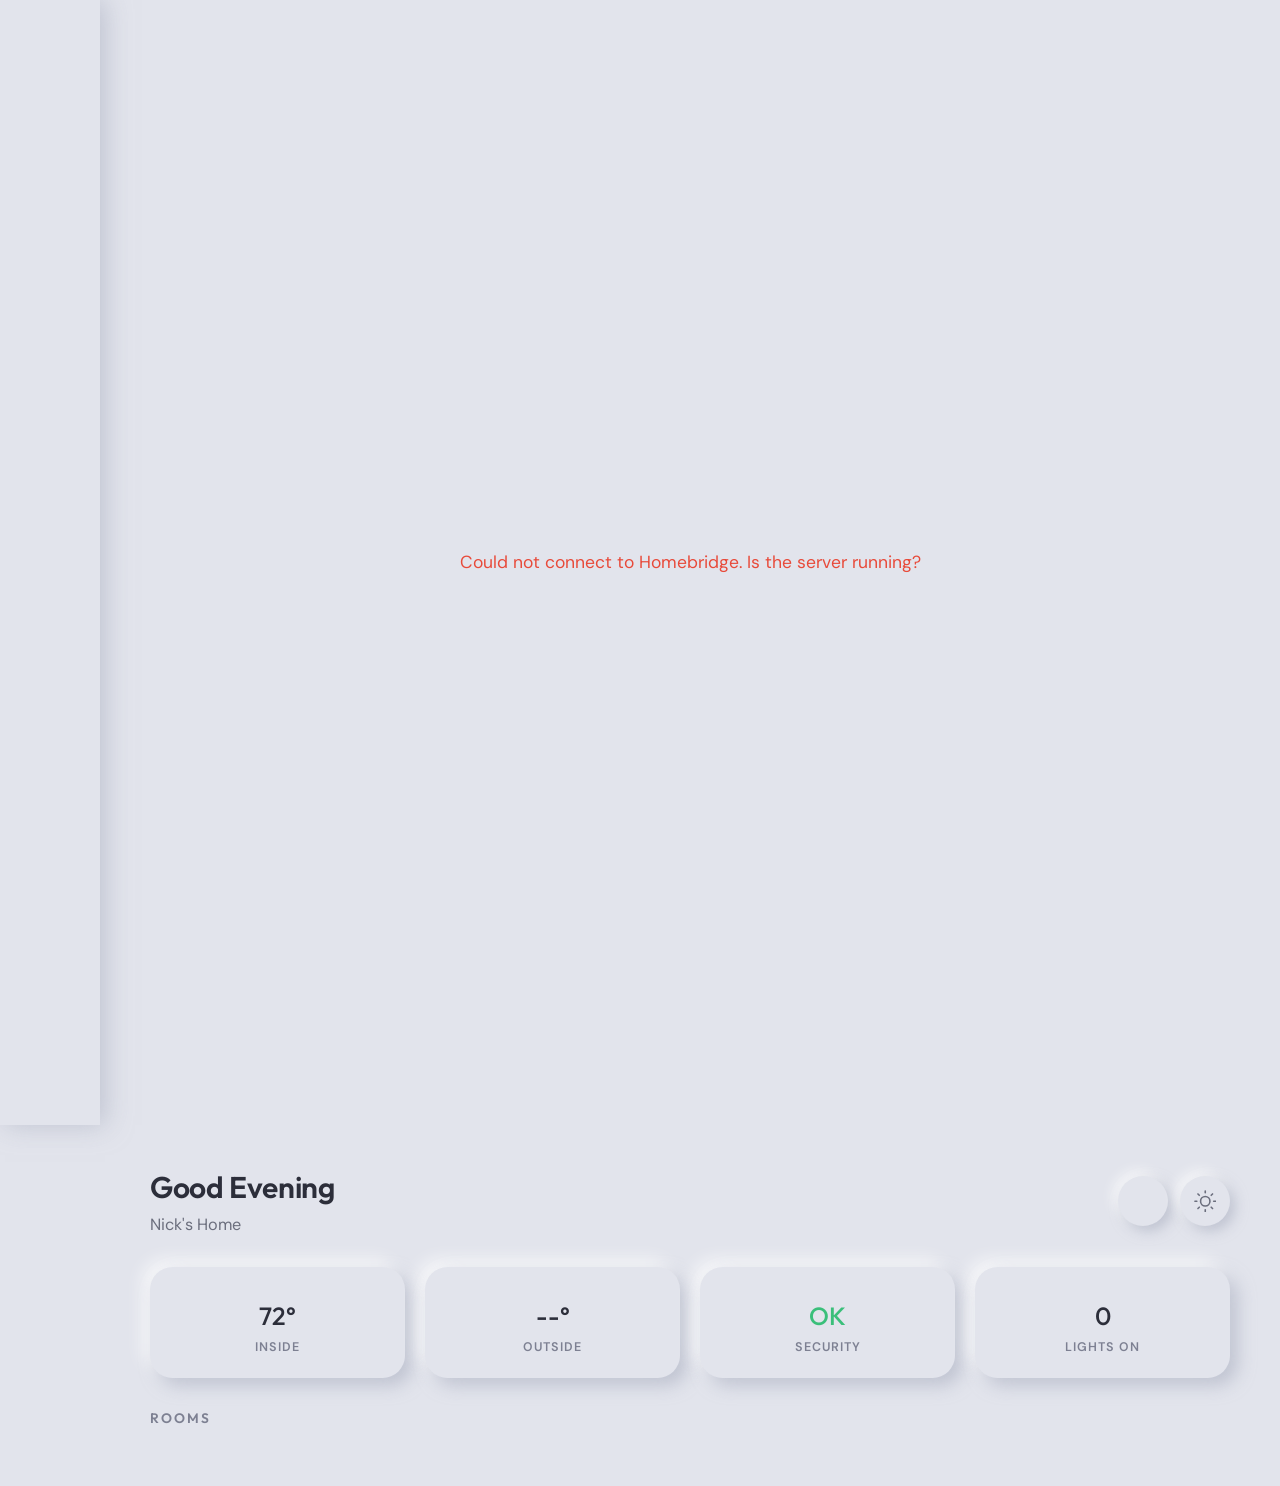
==== commit 17acab61: "Add weather view with hourly + 7-day forecast Tap the outside-temp status card on the home view to o" ====
--- a/public/index.html
+++ b/public/index.html
@@ -44,7 +44,7 @@
           <div class="status-value">72°</div>
           <div class="status-label">Inside</div>
         </div>
-        <div class="status-card neu-raised">
+        <div class="status-card neu-raised" onclick="App.openWeather()" style="cursor:pointer">
           <div class="status-icon" id="ico-out"></div>
           <div class="status-value" id="outsideTemp">--°</div>
           <div class="status-label" id="outsideLabel">Outside</div>
@@ -100,6 +100,19 @@
     <div class="stagger" id="devicesContent"></div>
   </div>
 
+  <!-- ── Weather View ── -->
+  <div class="view" id="weatherView">
+    <div class="room-header">
+      <div class="back-btn neu-btn" onclick="App.closeWeather()" id="weatherBackBtn"></div>
+      <div class="room-title-block">
+        <h1>Weather</h1>
+        <div class="sub" id="weatherLocation">Los Angeles, CA</div>
+      </div>
+      <div class="header-btn neu-btn" onclick="UI.toggleTheme()" data-theme-icon style="width:36px;height:36px"></div>
+    </div>
+    <div class="stagger" id="weatherContent"></div>
+  </div>
+
   <!-- ── Settings View ── -->
   <div class="view" id="settingsView">
     <div class="room-header">
@@ -142,6 +155,7 @@
       if (el) el.innerHTML = ic(name, size);
     };
     set('backBtn', 'chevLeft', 20);
+    set('weatherBackBtn', 'chevLeft', 20);
     set('rvEditBtn', 'edit', 16);
     set('loadingIcon', 'home', 24);
     set('errorIcon', 'alertCircle', 24);
--- a/public/css/casa-extras.css
+++ b/public/css/casa-extras.css
@@ -4,6 +4,11 @@
    tokens (vars) — never hard-coded colors or shadows.
    ───────────────────────────────────────────────────── */
 
+/* ── Global zoom — scale the whole UI proportionally ─ */
+/* Use --ui-scale to change. 1.0 = native; 1.25 = +25%. */
+:root { --ui-scale: 1.25; }
+body { zoom: var(--ui-scale); }
+
 /* ── View switching (multi-view single-page app) ────── */
 .view { display: none; }
 .view.active { display: block; animation: fadeIn .35s var(--ease-out); }
@@ -19,6 +24,287 @@
 
 /* ── Light card offline state ──────────────────────── */
 .light-card.offline { opacity: .5; }
+
+/* ── Weather view ──────────────────────────────────── */
+.wx-hero {
+  padding: 28px 20px 24px;
+  text-align: center;
+  margin-bottom: 16px;
+}
+.wx-hero-icon { color: var(--text-secondary); margin-bottom: 6px; display: flex; justify-content: center; }
+.wx-hero-temp {
+  font-family: var(--font-display);
+  font-size: 56px;
+  font-weight: 500;
+  letter-spacing: -1px;
+  line-height: 1;
+}
+.wx-hero-cond {
+  font-size: 16px;
+  font-weight: 600;
+  margin-top: 6px;
+}
+.wx-hero-sub {
+  font-size: 12px;
+  color: var(--text-muted);
+  margin-top: 4px;
+}
+
+.wx-cond-grid {
+  display: grid;
+  grid-template-columns: repeat(3, 1fr);
+  gap: 10px;
+  margin-bottom: 20px;
+}
+@media (min-width: 600px) { .wx-cond-grid { grid-template-columns: repeat(6, 1fr); } }
+
+.wx-cond {
+  padding: 14px 10px;
+  text-align: center;
+}
+.wx-cond .wxc-icon {
+  display: flex;
+  justify-content: center;
+  color: var(--text-secondary);
+  margin-bottom: 6px;
+  font-size: 18px;
+}
+.wx-cond .wxc-val {
+  font-family: var(--font-display);
+  font-size: 16px;
+  font-weight: 600;
+}
+.wx-cond .wxc-label {
+  font-size: 10px;
+  color: var(--text-muted);
+  text-transform: uppercase;
+  letter-spacing: .8px;
+  font-weight: 600;
+  margin-top: 2px;
+}
+
+.wx-hourly {
+  display: flex;
+  gap: 10px;
+  overflow-x: auto;
+  padding: 4px 2px 8px;
+  scrollbar-width: none;
+}
+.wx-hourly::-webkit-scrollbar { display: none; }
+
+.wx-hour {
+  flex-shrink: 0;
+  padding: 12px 14px;
+  text-align: center;
+  min-width: 64px;
+}
+.wx-hour .wxh-time {
+  font-size: 11px;
+  color: var(--text-muted);
+  text-transform: uppercase;
+  letter-spacing: .6px;
+  font-weight: 600;
+}
+.wx-hour .wxh-icon {
+  margin: 8px 0 6px;
+  color: var(--text-secondary);
+  display: flex;
+  justify-content: center;
+  font-size: 22px;
+}
+.wx-hour .wxh-temp {
+  font-family: var(--font-display);
+  font-size: 16px;
+  font-weight: 600;
+}
+.wx-hour .wxh-rain {
+  font-size: 10px;
+  color: #5b8ed8;
+  margin-top: 4px;
+  font-weight: 600;
+}
+[data-theme="dark"] .wx-hour .wxh-rain { color: #9ec3eb; }
+
+.wx-daily {
+  display: flex;
+  flex-direction: column;
+  gap: 8px;
+}
+
+.wx-day {
+  display: grid;
+  grid-template-columns: 90px 36px 1fr auto;
+  align-items: center;
+  gap: 14px;
+  padding: 12px 16px;
+}
+.wx-day .wxd-name {
+  font-size: 14px;
+  font-weight: 600;
+}
+.wx-day .wxd-icon {
+  color: var(--text-secondary);
+  display: flex;
+  justify-content: center;
+  font-size: 20px;
+}
+.wx-day .wxd-rain {
+  font-size: 11px;
+  color: #5b8ed8;
+  font-weight: 600;
+  text-align: left;
+}
+[data-theme="dark"] .wx-day .wxd-rain { color: #9ec3eb; }
+.wx-day .wxd-temps {
+  display: flex;
+  gap: 12px;
+  font-family: var(--font-display);
+  font-size: 14px;
+  font-weight: 600;
+}
+.wx-day .wxd-hi { color: var(--text-primary); }
+.wx-day .wxd-lo { color: var(--text-muted); }
+
+/* ── Room view: split header (stats | lights toggle) ── */
+.room-header-split {
+  display: grid;
+  grid-template-columns: 1fr 1fr;
+  gap: 14px;
+  margin-bottom: 18px;
+  align-items: stretch;
+}
+.room-header-split.stats-only { grid-template-columns: 1fr; }
+.room-header-split .master-row { margin-bottom: 0; }
+
+.room-stats-panel {
+  padding: 16px 18px;
+  display: flex;
+  flex-direction: column;
+  gap: 10px;
+  justify-content: center;
+}
+
+.room-stat {
+  display: flex;
+  align-items: center;
+  gap: 12px;
+  font-size: 13px;
+  color: var(--text-secondary);
+}
+
+.room-stat .rs-icon {
+  width: 28px; height: 28px;
+  border-radius: 8px;
+  display: flex;
+  align-items: center;
+  justify-content: center;
+  color: var(--text-muted);
+  box-shadow: var(--neu-pressed-sm);
+  flex-shrink: 0;
+  font-size: 14px;
+}
+
+.room-stat .rs-value {
+  font-family: var(--font-mono);
+  font-size: 13px;
+  font-weight: 600;
+  color: var(--text-primary);
+  min-width: 36px;
+}
+
+.room-stat .rs-label {
+  color: var(--text-muted);
+  font-size: 12px;
+}
+
+.room-stat.active .rs-icon { color: var(--accent); box-shadow: var(--neu-pressed-sm), 0 0 8px var(--accent-glow); }
+.room-stat.active .rs-value { color: var(--accent); }
+
+.room-stat.temp .rs-icon { color: #5b8ed8; }
+.room-stat.temp .rs-value { color: #5b8ed8; }
+[data-theme="dark"] .room-stat.temp .rs-icon { color: #9ec3eb; }
+[data-theme="dark"] .room-stat.temp .rs-value { color: #9ec3eb; }
+
+/* ── Room card type-breakdown chips ────────────────── */
+.room-types {
+  display: flex;
+  flex-wrap: wrap;
+  gap: 4px;
+  margin-top: 8px;
+}
+
+.room-type-chip {
+  display: inline-flex;
+  align-items: center;
+  gap: 3px;
+  padding: 3px 7px;
+  border-radius: var(--radius-pill);
+  font-size: 10px;
+  font-weight: 600;
+  color: var(--text-muted);
+  background: rgba(0,0,0,.04);
+  line-height: 1;
+}
+[data-theme="dark"] .room-type-chip { background: rgba(255,255,255,.05); }
+
+.room-type-chip.active {
+  background: rgba(232,101,58,.15);
+  color: var(--accent);
+}
+
+/* Temperature chip — slightly emphasized, monospace value */
+.room-type-chip.temp {
+  background: rgba(58,142,232,.12);
+  color: #2a6db8;
+}
+[data-theme="dark"] .room-type-chip.temp {
+  background: rgba(120,170,230,.14);
+  color: #9ec3eb;
+}
+.room-type-chip.temp span { font-family: var(--font-mono); }
+
+.room-type-chip .icon { font-size: 11px; }
+
+/* ── Debug info inside expand panel ────────────────── */
+.device-debug {
+  font-family: var(--font-mono);
+  font-size: 10px;
+  line-height: 1.5;
+  color: var(--text-muted);
+  margin-top: 12px;
+  padding: 10px 12px;
+  background: var(--surface);
+  box-shadow: var(--neu-pressed-sm);
+  border-radius: var(--radius-sm);
+  white-space: pre-wrap;
+  word-break: break-all;
+  overflow-x: auto;
+}
+
+/* ── Edit Device button (inside expand panel) ──────── */
+/* Extra padding so the button's neumorphic shadow has room — the
+   parent .light-controls clips overflow during expand animation. */
+.light-card.expanded .light-controls { padding-bottom: 14px; padding-right: 4px; padding-left: 4px; }
+
+.device-edit-row {
+  display: flex;
+  justify-content: flex-end;
+  margin-top: 12px;
+  padding-top: 12px;
+  border-top: 1px solid rgba(0,0,0,.05);
+}
+[data-theme="dark"] .device-edit-row { border-top-color: rgba(255,255,255,.06); }
+
+.device-edit-row .neu-btn-rect {
+  padding: 8px 16px;
+  font-size: 12px;
+  color: var(--text-muted);
+  white-space: nowrap;
+  flex-shrink: 0;
+  margin-right: 2px;
+}
+.device-edit-row .neu-btn-rect:hover { color: var(--text-primary); }
+.device-edit-row .neu-btn-rect .icon { font-size: 14px; flex-shrink: 0; }
 
 /* ── Edit mode (room cards) ────────────────────────── */
 .room-card .delete-btn,
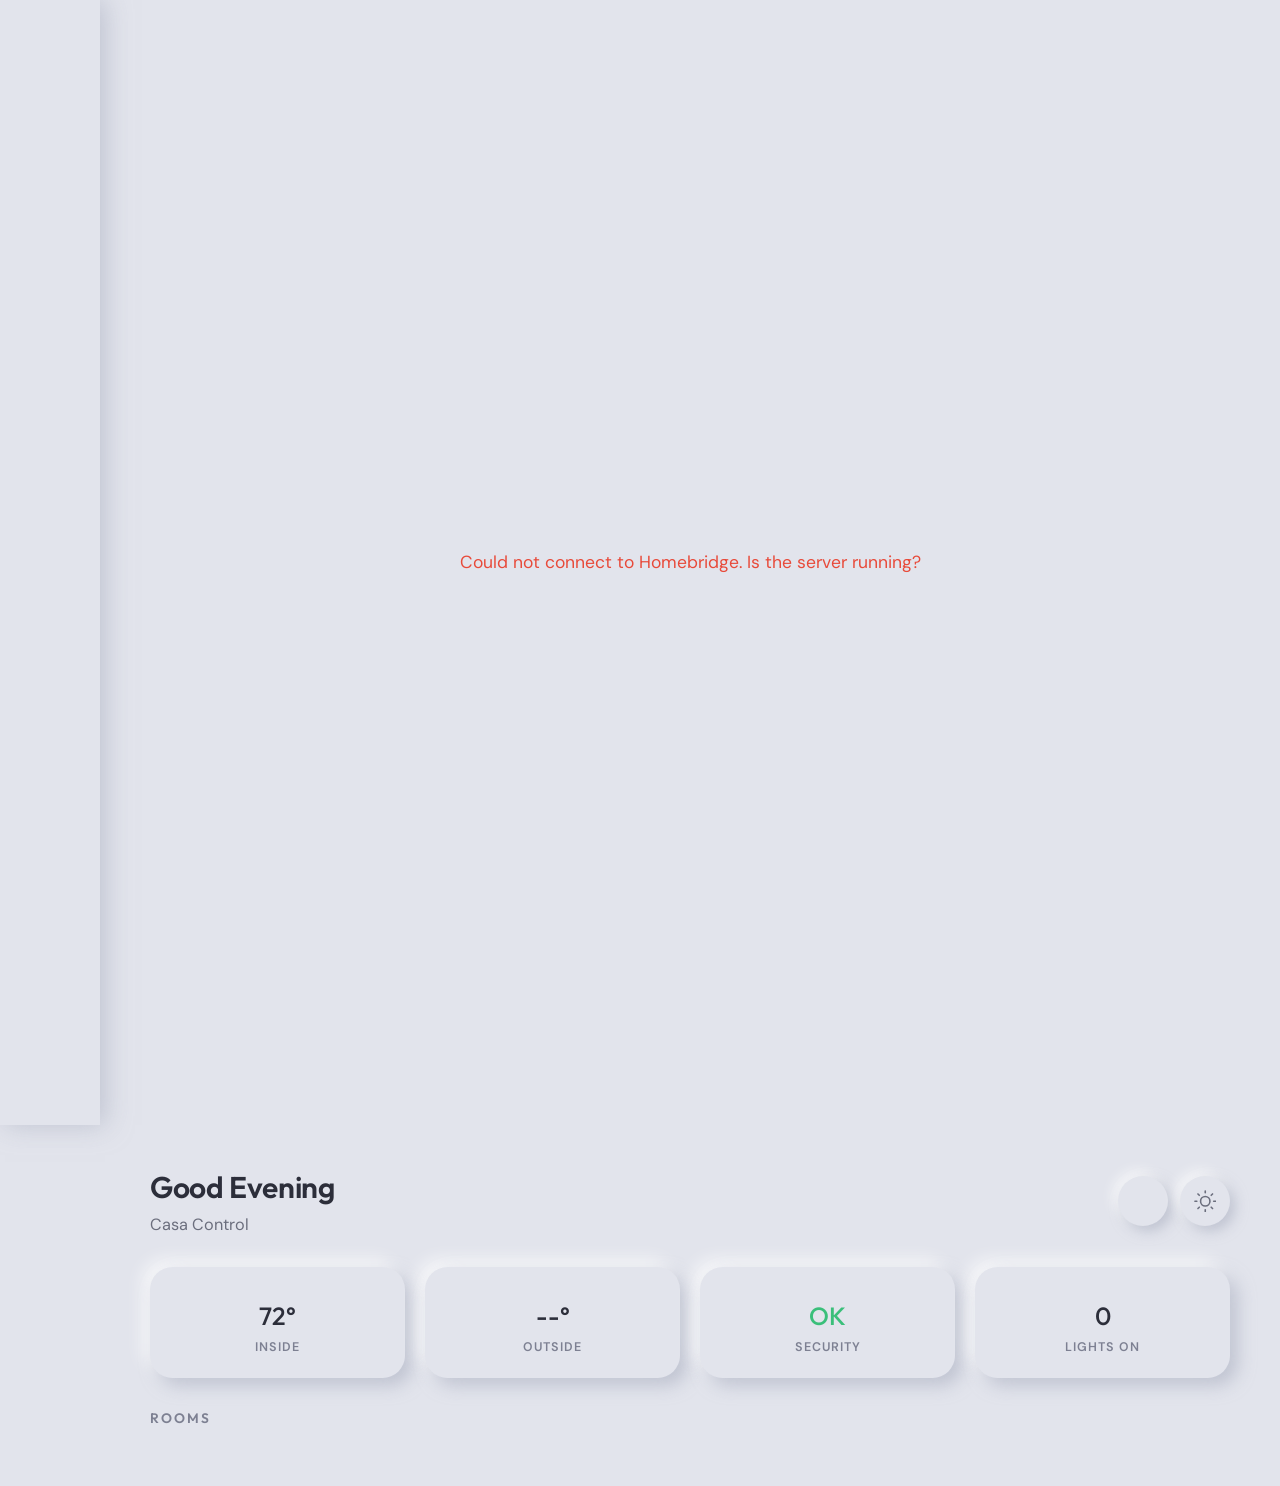
==== commit 904fe29f: "Settings: customize house name (shown under greeting) New 'House' section in Settings → House Name i" ====
--- a/public/index.html
+++ b/public/index.html
@@ -4,6 +4,24 @@
 <meta charset="UTF-8">
 <meta name="viewport" content="width=device-width, initial-scale=1.0, user-scalable=no">
 <title>Casa Control</title>
+
+<!-- Browser tab favicon (inline SVG, light theme) -->
+<link rel="icon" type="image/svg+xml" href="data:image/svg+xml;utf8,<svg xmlns='http://www.w3.org/2000/svg' viewBox='0 0 24 24' fill='none' stroke='%23e8653a' stroke-width='2' stroke-linecap='round' stroke-linejoin='round'><rect width='24' height='24' rx='5' fill='%23e2e4ec' stroke='none'/><g transform='translate(0,0.5)'><path d='M9 18h6'/><path d='M10 22h4'/><path d='M15.09 14c.18-.98.65-1.74 1.41-2.5A4.65 4.65 0 0 0 18 8 6 6 0 0 0 6 8c0 1 .23 2.23 1.5 3.5A4.61 4.61 0 0 1 8.91 14'/></g></svg>">
+
+<!-- iOS Add-to-Home-Screen -->
+<link rel="apple-touch-icon" href="/icons/apple-touch-icon.png">
+<link rel="apple-touch-icon" sizes="152x152" href="/icons/apple-touch-icon-152.png">
+<link rel="apple-touch-icon" sizes="167x167" href="/icons/apple-touch-icon-167.png">
+<link rel="apple-touch-icon" sizes="180x180" href="/icons/apple-touch-icon.png">
+<meta name="apple-mobile-web-app-capable" content="yes">
+<meta name="mobile-web-app-capable" content="yes">
+<meta name="apple-mobile-web-app-status-bar-style" content="black-translucent">
+<meta name="apple-mobile-web-app-title" content="Casa Control">
+
+<!-- PWA manifest (Android + Chrome installable) -->
+<link rel="manifest" href="/manifest.json">
+<meta name="theme-color" content="#e2e4ec">
+
 <link rel="stylesheet" href="css/smartmorphic.css">
 <link rel="stylesheet" href="css/casa-extras.css">
 </head>
@@ -28,7 +46,7 @@
     <div class="home-header">
       <div class="greeting">
         <h1 id="greetingText">Good Evening</h1>
-        <div class="sub">Nick's Home</div>
+        <div class="sub" id="houseName">Casa Control</div>
       </div>
       <div style="display:flex;gap:10px">
         <div class="header-btn neu-btn" onclick="Rooms.toggleEditMode()" id="editBtn"></div>
@@ -100,6 +118,18 @@
     <div class="stagger" id="devicesContent"></div>
   </div>
 
+  <!-- ── Debug Playground View ── -->
+  <div class="view" id="debugView">
+    <div class="room-header">
+      <div class="room-title-block" style="margin-left:4px">
+        <h1>Debug Playground</h1>
+        <div class="sub">Every component, dummied out</div>
+      </div>
+      <div class="header-btn neu-btn" onclick="UI.toggleTheme()" data-theme-icon style="width:36px;height:36px"></div>
+    </div>
+    <div class="stagger" id="debugContent"></div>
+  </div>
+
   <!-- ── Weather View ── -->
   <div class="view" id="weatherView">
     <div class="room-header">
--- a/public/css/casa-extras.css
+++ b/public/css/casa-extras.css
@@ -24,6 +24,102 @@
 
 /* ── Light card offline state ──────────────────────── */
 .light-card.offline { opacity: .5; }
+
+/* ── Color picker spacing override ─────────────────── */
+/* Smartmorphic's default gap is 8px which collides with .selected
+   (transform:scale(1.18) + 5px ring + 14px glow). Bump to 14px so the
+   active dot has breathing room. */
+.color-row { gap: 14px; }
+
+/* ── Theme mode picker (Light / Dark / Auto) ───────── */
+  display: flex;
+  gap: 8px;
+  flex-wrap: wrap;
+}
+
+.theme-mode-btn {
+  flex: 1;
+  min-width: 80px;
+  display: inline-flex;
+  align-items: center;
+  justify-content: center;
+  gap: 6px;
+  padding: 10px 14px;
+  border: none;
+  border-radius: var(--radius-sm);
+  background: var(--surface);
+  box-shadow: var(--neu-raised-sm);
+  color: var(--text-secondary);
+  font-family: var(--font-sans);
+  font-size: 12px;
+  font-weight: 600;
+  cursor: pointer;
+  transition: box-shadow .15s, color .15s, transform .1s;
+}
+
+.theme-mode-btn:active { transform: scale(.97); }
+
+.theme-mode-btn.active {
+  color: var(--accent);
+  box-shadow: var(--neu-pressed-sm);
+}
+
+.theme-mode-btn .icon { font-size: 16px; }
+
+/* ── Debug Playground ──────────────────────────────── */
+.dbg-section {
+  margin-bottom: 24px;
+  padding: 16px;
+  background: var(--surface);
+  border-radius: var(--radius);
+  box-shadow: var(--neu-pressed-sm);
+}
+
+.dbg-row {
+  display: flex;
+  align-items: center;
+  gap: 14px;
+  flex-wrap: wrap;
+}
+
+.dbg-swatch {
+  display: flex;
+  flex-direction: column;
+  align-items: center;
+  gap: 6px;
+}
+
+.dbg-swatch-label {
+  font-family: var(--font-mono);
+  font-size: 10px;
+  color: var(--text-muted);
+}
+
+.dbg-icon-grid {
+  display: grid;
+  grid-template-columns: repeat(auto-fill, minmax(90px, 1fr));
+  gap: 10px;
+}
+
+.dbg-icon-cell {
+  display: flex;
+  flex-direction: column;
+  align-items: center;
+  gap: 6px;
+  padding: 8px;
+  border-radius: var(--radius-sm);
+  background: var(--surface);
+  box-shadow: var(--neu-raised-sm);
+}
+
+.dbg-icon-name {
+  font-family: var(--font-mono);
+  font-size: 9px;
+  color: var(--text-muted);
+  text-align: center;
+  word-break: break-all;
+  line-height: 1.3;
+}
 
 /* ── Weather view ──────────────────────────────────── */
 .wx-hero {
